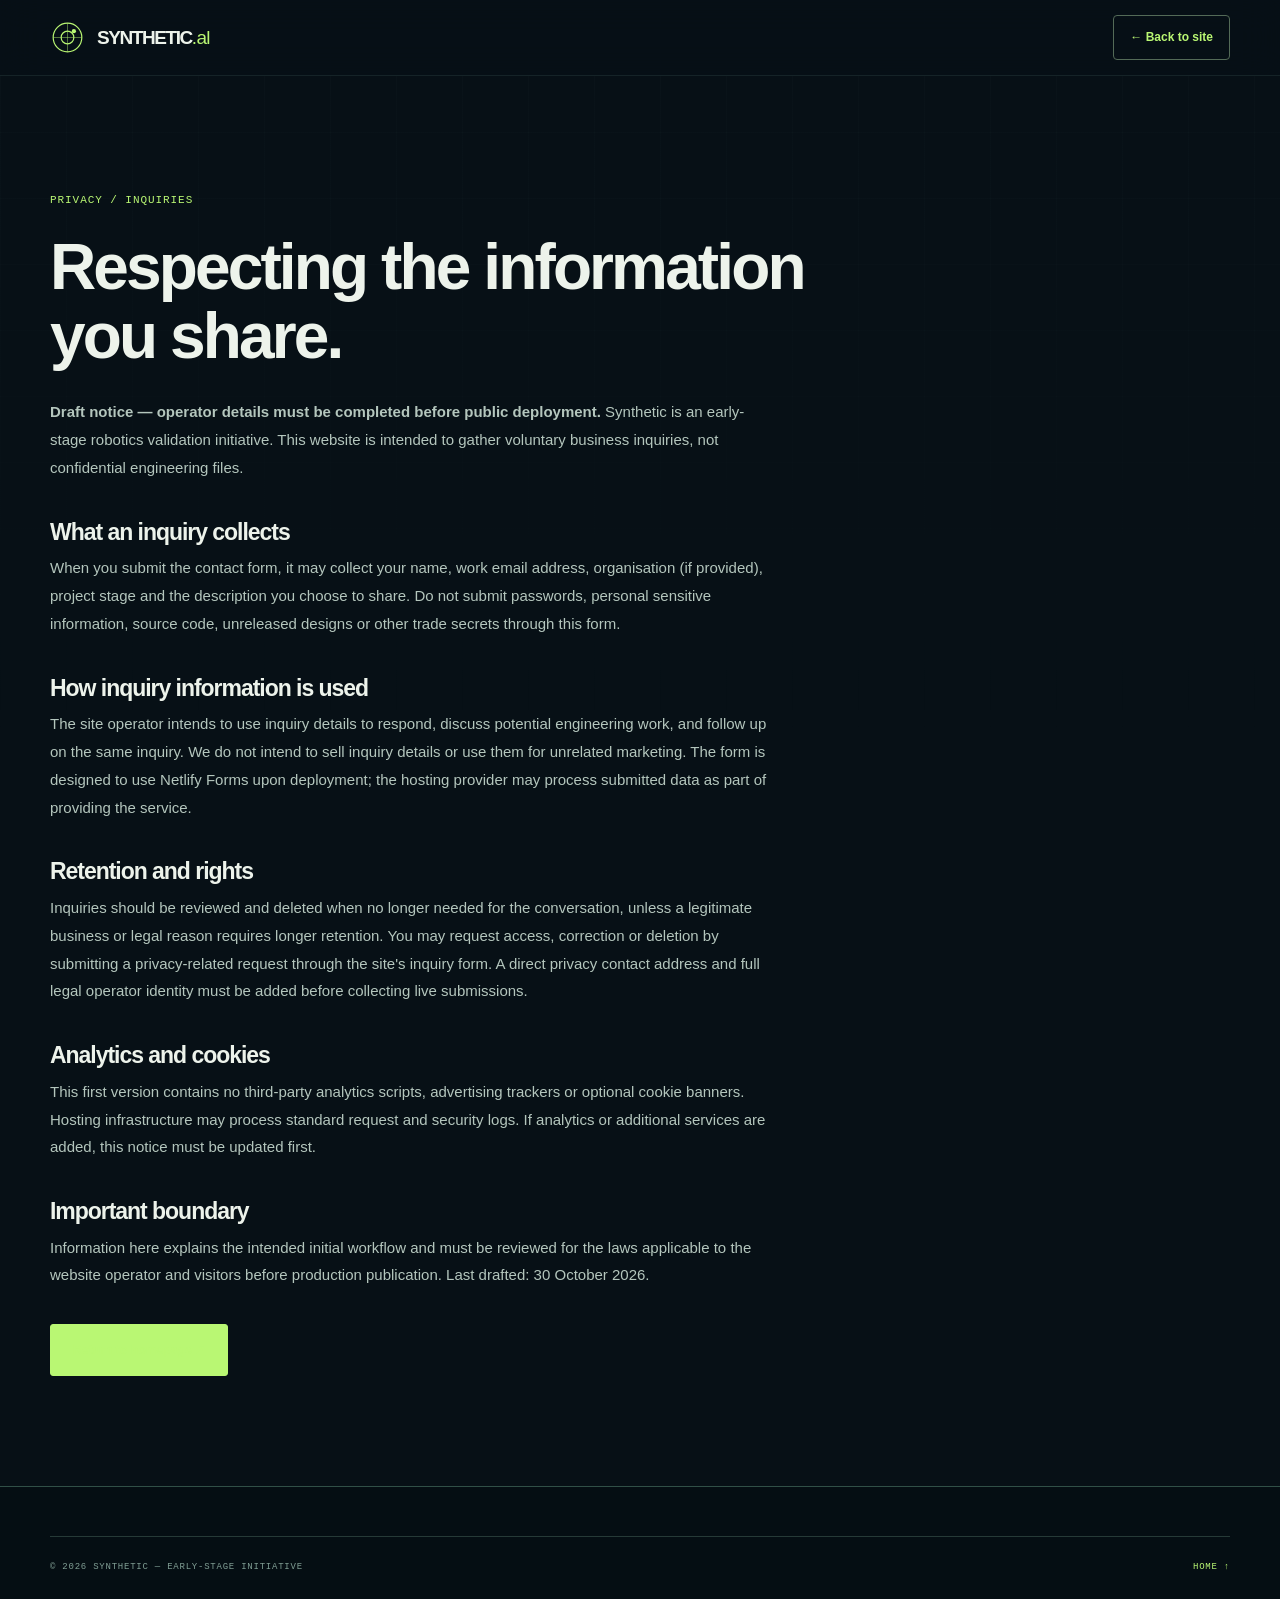
==== privacy.html @ 1a92da13 "Import supplied Synthetic landing page unchanged" ====
<!doctype html><html lang="en"><head><meta charset="utf-8"><meta name="viewport" content="width=device-width, initial-scale=1"><meta name="color-scheme" content="dark"><meta name="theme-color" content="#071016"><meta name="description" content="Privacy notice for Synthetic's early-stage robotics validation website."><title>Privacy — Synthetic</title><link rel="icon" href="assets/favicon.svg" type="image/svg+xml"><link rel="stylesheet" href="styles.css"></head><body><header class="site-header"><div class="container nav-shell"><a class="brand" href="index.html" aria-label="Synthetic home"><svg class="brand-symbol" viewBox="0 0 44 44" aria-hidden="true"><circle cx="22" cy="22" r="18" fill="none" stroke="currentColor" stroke-width="1.5"/><circle cx="22" cy="22" r="8" fill="none" stroke="currentColor" stroke-width="1.5"/><path d="M4 22h36M22 4v36" fill="none" stroke="currentColor" opacity=".55"/><circle cx="30" cy="14" r="2.7" fill="currentColor"/></svg><span>SYNTHETIC<span class="brand-dot">.al</span></span></a><a href="index.html" class="nav-cta" style="margin-left:auto">← Back to site</a></div></header><main class="simple-main"><div class="container"><span class="section-number">PRIVACY / INQUIRIES</span><h1>Respecting the information you share.</h1><div class="simple-body"><p><strong>Draft notice — operator details must be completed before public deployment.</strong> Synthetic is an early-stage robotics validation initiative. This website is intended to gather voluntary business inquiries, not confidential engineering files.</p><h2>What an inquiry collects</h2><p>When you submit the contact form, it may collect your name, work email address, organisation (if provided), project stage and the description you choose to share. Do not submit passwords, personal sensitive information, source code, unreleased designs or other trade secrets through this form.</p><h2>How inquiry information is used</h2><p>The site operator intends to use inquiry details to respond, discuss potential engineering work, and follow up on the same inquiry. We do not intend to sell inquiry details or use them for unrelated marketing. The form is designed to use Netlify Forms upon deployment; the hosting provider may process submitted data as part of providing the service.</p><h2>Retention and rights</h2><p>Inquiries should be reviewed and deleted when no longer needed for the conversation, unless a legitimate business or legal reason requires longer retention. You may request access, correction or deletion by submitting a privacy-related request through the site's inquiry form. A direct privacy contact address and full legal operator identity must be added before collecting live submissions.</p><h2>Analytics and cookies</h2><p>This first version contains no third-party analytics scripts, advertising trackers or optional cookie banners. Hosting infrastructure may process standard request and security logs. If analytics or additional services are added, this notice must be updated first.</p><h2>Important boundary</h2><p>Information here explains the intended initial workflow and must be reviewed for the laws applicable to the website operator and visitors before production publication. Last drafted: 30 October 2026.</p><a class="button button-primary" href="index.html">Return to homepage ↗</a></div></div></main><footer class="site-footer"><div class="container footer-bottom"><span>© 2026 SYNTHETIC — EARLY-STAGE INITIATIVE</span><a href="index.html">HOME ↑</a></div></footer></body></html>
---- styles.css ----
:root{--bg:#071016;--bg2:#0c171d;--panel:#101f25;--panel-light:#16292d;--line:#274044;--line-soft:#1e3338;--ink:#edf3eb;--text:#b3c2bf;--muted:#78918e;--accent:#b9f773;--accent-ink:#102016;--warm:#e7a77e;--header:76px;--max:1260px}
*,*::before,*::after{box-sizing:border-box}html{scroll-behavior:smooth;scroll-padding-top:88px}body{margin:0;background:var(--bg);color:var(--ink);font-family:Inter,"Segoe UI",Arial,Helvetica,sans-serif;-webkit-font-smoothing:antialiased;line-height:1.55;overflow-x:hidden}body::before{content:"";position:fixed;inset:0;pointer-events:none;z-index:-1;background-image:linear-gradient(rgba(140,171,163,.028) 1px,transparent 1px),linear-gradient(90deg,rgba(140,171,163,.028) 1px,transparent 1px);background-size:66px 66px;mask-image:linear-gradient(to bottom,#000 0%,transparent 85%)}a{color:inherit;text-decoration:none}button,input,select,textarea{font:inherit}button{cursor:pointer}h1,h2,h3,h4,p{margin-top:0}h1,h2,h3{letter-spacing:-.045em}h1,h2{line-height:1.075}h1{font-size:clamp(4rem,5.8vw,6.55rem);font-weight:580}h2{font-size:clamp(2.65rem,4.7vw,5rem);font-weight:560}h3{font-weight:570}h1 em,h2 em{font-style:normal;color:var(--accent)}p{color:var(--text)}::selection{background:var(--accent);color:var(--bg)}:focus-visible{outline:2px solid var(--accent);outline-offset:4px}.container{width:min(calc(100% - 100px),var(--max));margin-inline:auto}.section{padding:110px 0;position:relative}.section-number,.eyebrow,.mono,.tag,.meta-label,.risk-signal,.process-tag,.outcomes-row,.step-era,.footer-bottom,.capabilities span,.reading-grid a>span:first-child,.form-heading>span,.visual-topline,.visual-bottom,.visual-caption,.visual-side,.visual-disclaimer,.hero-footnote,.hero-ticker,.tabs-footnote,.tab-index,.explorer-caption,.display-head,.display-visual .visual-micro,.evidence-label,.honesty-note>span{font-family:"SFMono-Regular",Consolas,"Liberation Mono",monospace;letter-spacing:.085em;font-size:11px;font-weight:500}.section-number{color:var(--accent)}.ambient{position:absolute;pointer-events:none;z-index:-1;filter:blur(20px)}.ambient-a{height:900px;width:900px;top:-300px;right:-430px;background:radial-gradient(circle,rgba(71,143,129,.105),transparent 67%)}.ambient-b{height:800px;width:800px;top:900px;left:-580px;background:radial-gradient(circle,rgba(60,119,96,.09),transparent 70%)}
/* NAV */
.skip-link{position:absolute;z-index:1000;top:-50px;left:15px;background:var(--accent);padding:10px;color:var(--bg)}.skip-link:focus{top:10px}.site-header{height:var(--header);position:sticky;top:0;z-index:100;background:rgba(7,16,22,.91);border-bottom:1px solid rgba(116,157,148,.14);backdrop-filter:blur(20px)}.nav-shell{height:100%;display:flex;align-items:center;gap:34px}.brand{display:flex;align-items:center;gap:12px;font-weight:820;font-size:19px;letter-spacing:-.075em;white-space:nowrap}.brand-symbol{color:var(--accent);height:35px;width:35px}.brand-dot{color:var(--accent);letter-spacing:-.04em;font-weight:500}.desktop-nav{margin-left:auto;display:flex;gap:31px;align-items:center}.desktop-nav a,.nav-cta{font-size:12px;font-weight:600;color:#c2ceca;transition:color .2s}.desktop-nav a:hover,.nav-cta:hover{color:var(--accent)}.nav-cta{border:1px solid #536a57;border-radius:4px;padding:12px 16px;color:var(--accent);white-space:nowrap}.nav-cta span{margin-left:18px}.menu-toggle{display:none;background:none;border:0;padding:8px}.menu-toggle span{display:block;width:23px;height:2px;background:var(--ink);margin:5px 0}.mobile-nav{display:none}
/* BUTTONS */
.button{display:inline-flex;gap:24px;justify-content:center;align-items:center;min-height:52px;padding:15px 22px;border-radius:3px;font-size:12px;font-weight:740;letter-spacing:.01em;transition:transform .2s,background .2s,border-color .2s}.button:hover{transform:translateY(-2px)}.button-primary{border:1px solid var(--accent);background:var(--accent);color:#122117}.button-primary:hover{background:#d2ff9e}.button-subtle{border:1px solid #3b5554;background:transparent;color:var(--ink)}.button-subtle:hover{border-color:var(--accent)}
/* HERO */
.hero{padding-top:80px;padding-bottom:28px}.hero-grid{display:grid;grid-template-columns:1.05fr .95fr;gap:50px;align-items:center;min-height:625px}.hero-copy{padding:12px 0 24px}.eyebrow{color:var(--accent);display:flex;align-items:center;gap:12px;white-space:nowrap}.pulse-dot,.green-dot{background:var(--accent);height:6px;width:6px;display:inline-block;border-radius:100%;box-shadow:0 0 13px #b9f77365}.pulse-dot{animation:pulse 2.7s ease-in-out infinite}@keyframes pulse{50%{opacity:.4;transform:scale(.7)}}.eyebrow-line{height:1px;background:#416058;flex:1;max-width:30px}.hero h1{margin:27px 0 23px;max-width:680px}.hero-lead{color:var(--ink);font-size:clamp(18px,1.6vw,22px);font-weight:420;line-height:1.5;letter-spacing:-.025em;max-width:590px;margin-bottom:13px}.hero-detail{font-size:15px;line-height:1.8;max-width:530px;color:#9db1ad;margin-bottom:30px}.hero-actions{display:flex;gap:12px;align-items:center;flex-wrap:wrap}.hero-footnote{display:flex;gap:11px;flex-wrap:wrap;align-items:center;font-size:10px;color:#839c97;margin-top:33px;letter-spacing:.015em}.mini-icon{font-size:18px;line-height:1;color:var(--accent)}.divide-dot{width:2px;height:2px;background:#5f7971;border-radius:100%}.hero-visual{position:relative;border:1px solid #31524c;border-radius:8px;background:linear-gradient(135deg,#13262a,#0b181f 62%,#10232a);box-shadow:0 40px 90px rgba(0,0,0,.23),0 0 65px rgba(127,181,127,.035);overflow:hidden;min-width:0}.visual-topline{display:flex;justify-content:space-between;align-items:center;padding:17px 22px;color:#91b5a8;font-size:10px;border-bottom:1px solid #29413e}.visual-topline>span:first-child{display:flex;align-items:center;gap:8px}.visual-screen{height:445px;position:relative;overflow:hidden;background:radial-gradient(ellipse at 70% 35%,#163e3d72,transparent 50%)}.plot-grid{position:absolute;inset:0;background-image:linear-gradient(#365b541e 1px,transparent 1px),linear-gradient(90deg,#365b541e 1px,transparent 1px);background-size:29px 29px;mask-image:linear-gradient(to bottom,transparent,#000 18%,#000 88%,transparent)}.arm-graphic{width:100%;height:100%;display:block;position:relative;animation:diagram-arrive 1.1s ease-out backwards}.scan-ping{transform-origin:460px 242px;animation:ping 3.3s infinite}.trajectory{animation:trace 5s ease-in-out infinite}@keyframes diagram-arrive{from{opacity:0;transform:translateY(12px)}}@keyframes ping{50%{transform:scale(2);opacity:0}}@keyframes trace{50%{opacity:.48}}.visual-caption{position:absolute;left:20px;bottom:19px;color:var(--accent);font-size:10px}.visual-side{position:absolute;right:13px;top:42px;writing-mode:vertical-rl;font-size:9px;color:#74918a}.visual-bottom{display:grid;grid-template-columns:1fr 1fr;border-top:1px solid #29413e}.visual-bottom>div{padding:20px 22px}.visual-bottom>div+div{border-left:1px solid #29413e}.visual-bottom strong{font-family:Inter,"Segoe UI",Arial,sans-serif;font-size:12px;display:block;font-weight:550;letter-spacing:0;color:#e0eae1;margin-top:6px}.meta-label{color:#72978c;font-size:9px}.visual-disclaimer{color:#73948a;font-size:9px;line-height:1.5;margin:0;padding:11px 22px;border-top:1px solid #29413e}.hero-ticker{margin-top:80px;display:flex;justify-content:space-between;align-items:center;gap:20px;padding:23px 0;color:#72908a;border-top:1px solid var(--line);border-bottom:1px solid var(--line);font-size:10px}.hero-ticker span:nth-child(even){color:var(--accent);font-size:17px}
/* SECTIONS SHARED */
.section-intro{display:grid;grid-template-columns:245px 1fr;gap:35px;align-items:start;margin-bottom:50px}.section-intro h2{max-width:840px;margin:-8px 0 18px}.section-intro p{max-width:620px;font-size:16px;line-height:1.75;margin-bottom:0}.challenge-section{padding-top:116px}.risk-grid{display:grid;grid-template-columns:repeat(4,1fr);border:1px solid var(--line);background:rgba(15,28,34,.55)}.risk-card{padding:30px 23px 29px;min-height:276px;display:flex;flex-direction:column;transition:background .2s}.risk-card:hover{background:#12282b}.risk-card+.risk-card{border-left:1px solid var(--line)}.risk-icon{font-family:Consolas,monospace;color:var(--accent);display:flex;justify-content:space-between;font-size:12px;border-bottom:1px solid #304b49;padding-bottom:22px}.risk-icon>span{font-size:23px;line-height:.8;font-weight:300}.risk-card h3{font-size:23px;line-height:1.2;margin:25px 0 11px}.risk-card p{font-size:13px;line-height:1.7;flex:1;margin-bottom:24px}.risk-signal{font-size:9px;color:#a3c4ac}.insight-line{margin-top:27px;padding:18px 0;display:flex;gap:18px;align-items:center;border-bottom:1px solid var(--line)}.insight-icon{font-size:29px;color:var(--accent)}.insight-line p{font-size:14px;margin:0;color:#adbfba}.insight-line strong{color:#e5f0e5;font-weight:600}
/* EXPLORER */
.explorer-section{padding-top:118px;background:linear-gradient(180deg,rgba(19,45,45,.35),rgba(6,16,22,.1))}.section-kicker{display:flex;align-items:center;justify-content:space-between}.tag{border:1px solid #33594c;color:#a8cd9d;border-radius:40px;padding:6px 10px;font-size:9px}.explorer-head{display:flex;justify-content:space-between;gap:40px;align-items:end;margin:20px 0 40px}.explorer-head h2{margin:0}.explorer-head p{max-width:340px;font-size:14px;line-height:1.7;margin-bottom:2px}.explorer-panel{display:grid;grid-template-columns:312px 1fr;border:1px solid #38534e;min-height:600px;background:#0c1a20;border-radius:6px;overflow:hidden}.scenario-tabs{padding:24px 0;display:flex;flex-direction:column;border-right:1px solid var(--line);background:#101f24}.scenario-tabs>button{width:100%;border:0;border-left:3px solid transparent;background:transparent;text-align:left;color:#b0c4bc;padding:23px 19px;font-size:14px;font-weight:640;display:flex;align-items:center;gap:9px;transition:background .2s,color .2s}.scenario-tabs>button span:last-child{margin-left:auto;opacity:.5}.scenario-tabs>button[aria-selected="true"]{background:#20362f;color:var(--accent);border-left-color:var(--accent)}.scenario-tabs>button:hover{background:#1c322e}.tab-index{color:#77968d;font-size:11px}.tabs-footnote{font-size:10px;color:#75948a;margin:auto 23px 12px;border-top:1px solid #314d47;padding-top:23px;line-height:2.0}.scenario-display{padding:28px 30px 30px;display:flex;flex-direction:column;min-width:0}.display-head{display:flex;justify-content:space-between;color:#7c9992}.green{color:var(--accent)}.display-visual{position:relative;margin:18px 0 26px;background:linear-gradient(100deg,#0f272a,#09181e);border:1px solid #2a4946;border-radius:2px;height:204px;overflow:hidden}.display-visual svg{height:100%;width:100%;display:block}.display-visual .visual-micro{position:absolute;right:18px;top:13px;font-size:9px;color:#b0c4b9}.visual-micro span{color:var(--accent);margin-left:9px}.display-title-row{display:flex;gap:20px;justify-content:space-between;align-items:center}.display-title-row h3{font-size:26px;line-height:1.28;margin:6px 0 19px;max-width:570px}.display-symbol{height:53px;width:53px;display:grid;place-items:center;color:var(--accent);font-size:24px;border:1px solid #3c5b51;border-radius:100%}.display-columns{display:grid;grid-template-columns:1fr 1fr;gap:30px}.display-columns h4{color:#e0eadf;font-size:12px;letter-spacing:0;margin:0 0 6px}.display-columns p{font-size:13px;line-height:1.6;margin:0}.evidence-bar{border-top:1px solid #335149;padding-top:18px;margin-top:auto;display:flex;gap:22px;align-items:baseline}.evidence-label{color:var(--accent);font-size:9px;white-space:nowrap}.evidence-bar>span:last-child{color:#b0c6bc;font-size:12px}.explorer-caption{font-size:11px;color:#839e97;margin:15px 0 0}
/* APPROACH */
.process-list{border-top:1px solid var(--line)}.process-list article{display:grid;grid-template-columns:110px 1fr 130px;align-items:start;gap:25px;padding:31px 10px 28px;border-bottom:1px solid var(--line)}.process-num{font-family:Consolas,monospace;font-size:14px;color:var(--accent)}.process-list h3{font-size:24px;margin:0 0 7px}.process-list p{font-size:14px;max-width:720px;line-height:1.65;margin:0}.process-tag{text-align:right;color:#90a7a0;font-size:10px;padding-top:5px}.outcomes-row{display:flex;justify-content:space-between;gap:20px;flex-wrap:wrap;align-items:center;padding:25px 0;font-size:10px;color:#9cbcb1}.outcomes-row>span{color:var(--accent)}
/* FUTURE */
.future-section{background:#b9f773;color:#102218;overflow:hidden}.future-section .section-number{color:#395b30}.future-grid{display:grid;grid-template-columns:1fr 1fr;gap:115px}.future-section h2{font-size:clamp(2.55rem,4.4vw,4.8rem);margin:29px 0 22px}.future-section h2 em{color:#648d44}.future-section p{color:#334933;font-size:15px;line-height:1.75}.text-link{display:inline-flex;gap:45px;font-size:13px;font-weight:760;border-bottom:1px solid #4c733c;padding-bottom:10px;margin-top:16px}.future-steps{border-left:1px solid #7fb657;padding-left:32px;display:flex;flex-direction:column;justify-content:space-between}.future-steps>div{position:relative;padding:4px 0 34px}.future-steps>div:last-child{padding-bottom:0}.future-steps>div::before{content:"";position:absolute;left:-38px;top:8px;width:11px;height:11px;border:2px solid #436d34;border-radius:100%;background:#b9f773}.step-era{color:#486b3e}.future-steps h3{font-size:23px;margin:8px 0 5px}.future-steps p{margin:0;max-width:390px}
/* ABOUT */
.about-grid{display:grid;grid-template-columns:.85fr 1.15fr;gap:100px}.about-grid h2{margin-top:23px}.about-body{padding-top:6px}.about-body>p{font-size:17px;line-height:1.8;color:#c2d0cb}.capabilities{display:flex;flex-wrap:wrap;gap:8px;margin:27px 0 38px}.capabilities span{padding:9px 10px;border:1px solid #345149;color:#b7dbc1;font-size:10px}.honesty-note{border-left:2px solid var(--accent);background:#102128;padding:22px 24px}.honesty-note>span{color:var(--accent)}.honesty-note p{font-size:13px;line-height:1.75;margin:8px 0 0;color:#b9cac3}
/* READING */
.reading-section{border-top:1px solid var(--line);padding-top:76px;background:#0a171c}.reading-head{display:flex;justify-content:space-between;align-items:end;gap:50px;margin:18px 0 32px}.reading-head h2{font-size:clamp(2rem,3vw,3.5rem);max-width:700px;margin:0}.reading-head p{max-width:295px;font-size:13px;margin:0}.reading-grid{display:grid;grid-template-columns:repeat(3,1fr);gap:15px}.reading-grid a{border:1px solid #2d4848;padding:25px 24px;display:flex;gap:17px;flex-direction:column;min-height:197px;transition:background .2s,border-color .2s}.reading-grid a:hover{background:#142a2b;border-color:#91c76f}.reading-grid a>span:first-child{font-size:9px;color:var(--accent)}.reading-grid a strong{font-size:16px;line-height:1.45;font-weight:560;letter-spacing:-.025em;max-width:290px}.reading-arrow{margin-top:auto;color:var(--accent);font-size:20px;align-self:end}
/* CONTACT */
.contact-section{padding:124px 0;background:radial-gradient(ellipse at 0% 40%,#1b372948,transparent 45%)}.contact-grid{display:grid;grid-template-columns:.92fr 1.08fr;gap:95px}.contact-copy h2{margin:22px 0}.contact-copy>p{font-size:16px;max-width:470px;line-height:1.85}.contact-qualifiers{display:flex;flex-direction:column;gap:14px;margin-top:42px}.contact-qualifiers>span{font-size:12px;color:#b9cdc0;display:flex;gap:12px;align-items:center}.contact-form-wrap{border:1px solid #34564a;background:#122329;padding:30px 32px 32px;border-radius:6px}.form-heading{display:flex;align-items:center;justify-content:space-between;gap:10px;border-bottom:1px solid #37514a;padding-bottom:24px;margin-bottom:22px}.form-heading h3{font-size:22px;margin:0}.form-heading>span{font-size:9px;color:#8cb6a5}.contact-form-wrap form{display:grid;gap:17px}.contact-form-wrap label{font-size:11px;font-weight:660;color:#c7d8ce;display:flex;flex-direction:column;gap:8px}.contact-form-wrap label>span{color:var(--accent)}.contact-form-wrap input:not([type="checkbox"]),.contact-form-wrap textarea,.contact-form-wrap select{width:100%;padding:13px 12px;border:1px solid #38564d;border-radius:3px;background:#0d1b20;color:#eaf2e9;font-size:13px;outline:none;min-width:0}.contact-form-wrap input:focus,.contact-form-wrap textarea:focus,.contact-form-wrap select:focus{border-color:var(--accent)}.contact-form-wrap ::placeholder{color:#75958d;opacity:1}.form-row{display:grid;grid-template-columns:1fr 1fr;gap:14px}.contact-form-wrap textarea{resize:vertical;min-height:100px}.contact-form-wrap select{appearance:auto}.contact-form-wrap .consent{flex-direction:row;align-items:start;gap:11px;font-weight:400;line-height:1.6;color:#a9c0b6;font-size:11px}.consent input{accent-color:var(--accent);margin:3px 0 0;flex:0 0 auto}.contact-form-wrap .consent span{color:#a9c0b6}.consent a{color:var(--accent);text-decoration:underline;text-underline-offset:3px}.form-submit{width:100%;margin-top:4px}.form-submit:disabled{opacity:.65;cursor:wait;transform:none}.form-note{font-size:10px;color:#8ba89b;margin:-5px 0 0;line-height:1.6}.form-note[data-kind="error"]{color:#ffbdab}.form-note[data-kind="success"]{color:var(--accent)}.trap{position:absolute!important;left:-9999px;opacity:0;pointer-events:none}
/* FOOTER */
.site-footer{border-top:1px solid #315047;background:#050e13;padding-top:49px}.footer-top{display:flex;justify-content:space-between;gap:40px;align-items:start;padding-bottom:70px}.footer-brand{font-size:33px;letter-spacing:-.08em;font-weight:800}.footer-brand span{color:var(--accent);font-weight:400}.footer-top p{font-size:12px;line-height:1.7;margin:13px 0}.footer-links{display:grid;grid-template-columns:repeat(2,auto);gap:16px 54px}.footer-links a{font-size:12px;color:#bbc8c4}.footer-links a:hover{color:var(--accent)}.footer-bottom{border-top:1px solid #263a37;display:flex;justify-content:space-between;gap:20px;flex-wrap:wrap;align-items:center;padding:24px 0;color:#809e94;font-size:9px}.footer-bottom a{color:var(--accent)}
/* PRIVACY & THANK YOU */
.simple-main{min-height:65vh;padding:110px 0}.simple-main h1{font-size:clamp(2.8rem,5vw,5rem);max-width:760px;margin:22px 0 28px}.simple-main .simple-body{max-width:720px}.simple-body h2{font-size:23px;margin:38px 0 10px}.simple-body p,.simple-body li{font-size:15px;line-height:1.85;color:#b4c6bd}.simple-body a{color:var(--accent);text-decoration:underline}.simple-body ul{padding-left:20px}.simple-main .button{margin-top:20px}
@media(max-width:1180px){.container{width:min(calc(100% - 64px),var(--max))}.desktop-nav{gap:18px}.nav-shell{gap:22px}.hero-grid{gap:26px}.hero h1{font-size:clamp(3.4rem,5.4vw,5rem)}.visual-screen{height:375px}.risk-card{padding:25px 18px}.risk-card h3{font-size:21px}.contact-grid{gap:55px}.future-grid{gap:60px}}
@media(max-width:920px){.desktop-nav,.nav-cta{display:none}.menu-toggle{display:block;margin-left:auto}.mobile-nav:not([hidden]){display:flex;flex-direction:column;gap:0;background:#0d1e23;border-bottom:1px solid var(--line);padding:12px 32px 19px}.mobile-nav a{padding:12px 0;color:#d3ded8;font-size:14px}.mobile-nav a:hover{color:var(--accent)}.hero-grid{grid-template-columns:1fr}.hero{padding-top:70px}.hero h1{max-width:800px;font-size:clamp(3.8rem,8.4vw,6.8rem)}.hero-visual{max-width:750px}.hero-ticker{margin-top:50px;flex-wrap:wrap;justify-content:start;gap:16px 27px}.section-intro{grid-template-columns:150px 1fr}.risk-grid{grid-template-columns:repeat(2,1fr)}.risk-card:nth-child(3){border-left:0;border-top:1px solid var(--line)}.risk-card:nth-child(4){border-top:1px solid var(--line)}.explorer-panel{grid-template-columns:250px 1fr}.scenario-tabs>button{font-size:12px;padding:19px 12px}.scenario-display{padding:25px 22px}.future-grid,.contact-grid,.about-grid{gap:35px}.contact-form-wrap{padding:24px}.reading-head{align-items:start;flex-direction:column;gap:13px}}
@media(max-width:650px){:root{--header:67px}.container{width:calc(100% - 34px)}.section{padding:76px 0}.nav-shell{height:var(--header)}.brand{font-size:17px}.brand-symbol{width:30px;height:30px}.hero{padding-top:53px;padding-bottom:22px}.hero h1{font-size:clamp(3.25rem,13vw,5rem);margin:24px 0 19px;letter-spacing:-.058em}.eyebrow{font-size:8px;gap:8px}.eyebrow-line{max-width:10px}.hero-lead{font-size:18px}.hero-detail{font-size:14px}.hero-actions{align-items:stretch;flex-direction:column}.hero-actions .button{width:100%}.hero-footnote{line-height:1.6}.visual-screen{height:315px}.visual-bottom>div{padding:16px 13px}.visual-topline{padding:15px 13px;font-size:8px}.visual-bottom strong{font-size:11px}.visual-disclaimer{font-size:8px;padding:10px 13px}.hero-ticker{font-size:9px;margin-top:38px;padding:18px 0}.section-intro{display:block;margin-bottom:29px}.section-intro .section-number{display:block;margin-bottom:23px}.section-intro h2{font-size:clamp(2.55rem,10.5vw,4rem)}.section-intro p{font-size:14px}.risk-grid{grid-template-columns:1fr}.risk-card{min-height:0;padding:24px}.risk-card+.risk-card{border-left:0;border-top:1px solid var(--line)}.risk-card h3{margin-top:17px}.risk-card p{margin-bottom:18px}.insight-line{align-items:start}.insight-line p{font-size:13px}.explorer-head{flex-direction:column;align-items:start;gap:18px;margin-bottom:24px}.explorer-head h2{font-size:clamp(2.55rem,10vw,3.8rem)}.explorer-head p{max-width:500px}.explorer-panel{grid-template-columns:1fr}.scenario-tabs{display:grid;grid-template-columns:repeat(2,1fr);padding:0;border-right:0;border-bottom:1px solid var(--line)}.scenario-tabs>button{font-size:11px;padding:17px 11px;border-left:0;border-bottom:2px solid transparent;line-height:1.35}.scenario-tabs>button[aria-selected="true"]{border-left:0;border-bottom-color:var(--accent)}.scenario-tabs>button span:last-child{display:none}.tabs-footnote{display:none}.scenario-display{padding:19px 16px}.display-head{font-size:9px}.display-visual{height:160px;margin:16px 0 22px}.display-visual .visual-micro{font-size:8px;top:8px;right:8px}.display-title-row h3{font-size:23px}.display-symbol{display:none}.display-columns{grid-template-columns:1fr;gap:14px;margin-bottom:20px}.evidence-bar{display:block;padding-top:14px}.evidence-bar>span{display:block}.evidence-bar>span:last-child{margin-top:8px}.process-list article{grid-template-columns:34px 1fr;gap:12px;padding:25px 0}.process-list h3{font-size:21px}.process-tag{grid-column:2;text-align:left;margin-top:1px}.process-list p{font-size:13px}.outcomes-row{display:grid;gap:12px}.future-grid,.about-grid,.contact-grid{grid-template-columns:1fr;gap:30px}.future-section h2{font-size:clamp(2.5rem,10vw,4rem)}.future-steps{margin-top:14px}.about-grid h2{font-size:clamp(2.6rem,10.5vw,4rem);margin-bottom:0}.about-body>p{font-size:15px}.reading-grid{grid-template-columns:1fr}.reading-grid a{min-height:160px}.contact-copy h2{font-size:clamp(2.55rem,10vw,4rem)}.contact-section{padding-bottom:88px}.contact-qualifiers{margin-top:25px}.contact-form-wrap{padding:22px 18px}.form-heading h3{font-size:20px}.form-heading>span{display:none}.form-row{grid-template-columns:1fr}.footer-top{flex-direction:column;padding-bottom:40px}.footer-bottom{line-height:1.65;flex-direction:column;align-items:start;gap:8px}.simple-main{padding:75px 0}}
@media(prefers-reduced-motion:reduce){html{scroll-behavior:auto}*,*::before,*::after{animation-duration:.01ms!important;animation-iteration-count:1!important;transition-duration:.01ms!important}}
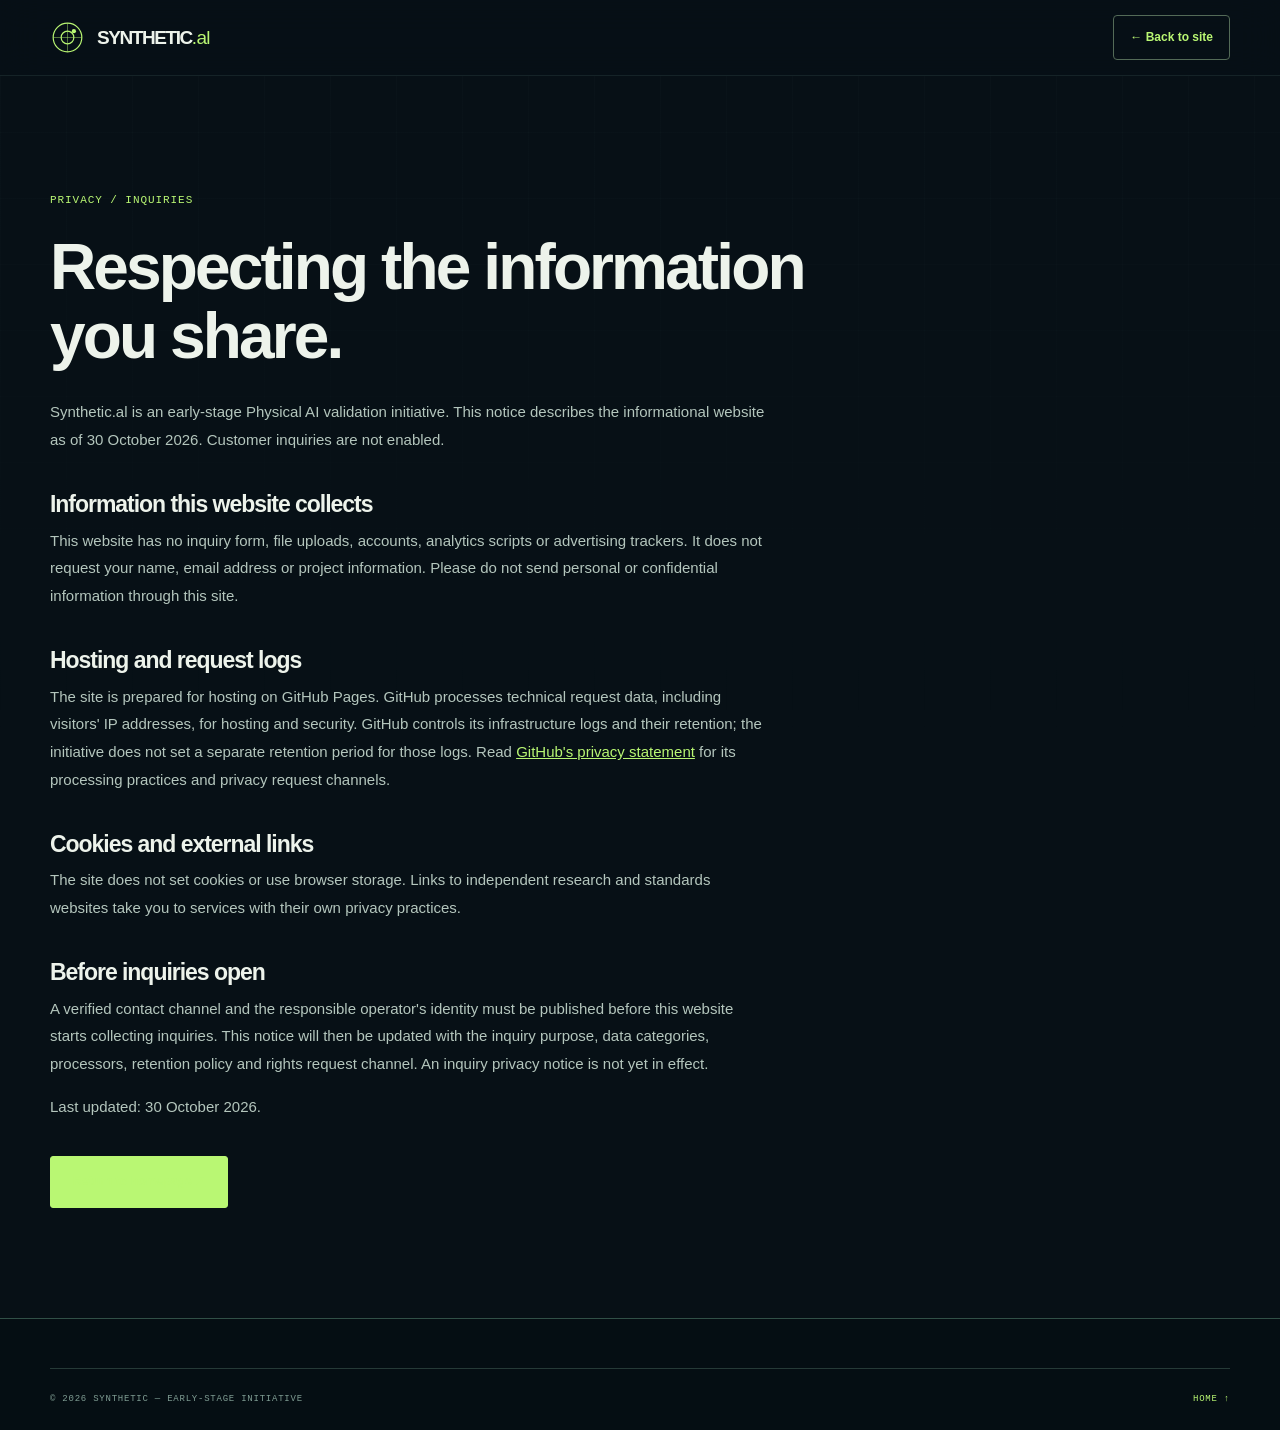
==== commit 7ea3a7f7: "Prepare truthful GitHub Pages launch with inquiries disabled" ====
--- a/privacy.html
+++ b/privacy.html
@@ -1 +1 @@
-<!doctype html><html lang="en"><head><meta charset="utf-8"><meta name="viewport" content="width=device-width, initial-scale=1"><meta name="color-scheme" content="dark"><meta name="theme-color" content="#071016"><meta name="description" content="Privacy notice for Synthetic's early-stage robotics validation website."><title>Privacy — Synthetic</title><link rel="icon" href="assets/favicon.svg" type="image/svg+xml"><link rel="stylesheet" href="styles.css"></head><body><header class="site-header"><div class="container nav-shell"><a class="brand" href="index.html" aria-label="Synthetic home"><svg class="brand-symbol" viewBox="0 0 44 44" aria-hidden="true"><circle cx="22" cy="22" r="18" fill="none" stroke="currentColor" stroke-width="1.5"/><circle cx="22" cy="22" r="8" fill="none" stroke="currentColor" stroke-width="1.5"/><path d="M4 22h36M22 4v36" fill="none" stroke="currentColor" opacity=".55"/><circle cx="30" cy="14" r="2.7" fill="currentColor"/></svg><span>SYNTHETIC<span class="brand-dot">.al</span></span></a><a href="index.html" class="nav-cta" style="margin-left:auto">← Back to site</a></div></header><main class="simple-main"><div class="container"><span class="section-number">PRIVACY / INQUIRIES</span><h1>Respecting the information you share.</h1><div class="simple-body"><p><strong>Draft notice — operator details must be completed before public deployment.</strong> Synthetic is an early-stage robotics validation initiative. This website is intended to gather voluntary business inquiries, not confidential engineering files.</p><h2>What an inquiry collects</h2><p>When you submit the contact form, it may collect your name, work email address, organisation (if provided), project stage and the description you choose to share. Do not submit passwords, personal sensitive information, source code, unreleased designs or other trade secrets through this form.</p><h2>How inquiry information is used</h2><p>The site operator intends to use inquiry details to respond, discuss potential engineering work, and follow up on the same inquiry. We do not intend to sell inquiry details or use them for unrelated marketing. The form is designed to use Netlify Forms upon deployment; the hosting provider may process submitted data as part of providing the service.</p><h2>Retention and rights</h2><p>Inquiries should be reviewed and deleted when no longer needed for the conversation, unless a legitimate business or legal reason requires longer retention. You may request access, correction or deletion by submitting a privacy-related request through the site's inquiry form. A direct privacy contact address and full legal operator identity must be added before collecting live submissions.</p><h2>Analytics and cookies</h2><p>This first version contains no third-party analytics scripts, advertising trackers or optional cookie banners. Hosting infrastructure may process standard request and security logs. If analytics or additional services are added, this notice must be updated first.</p><h2>Important boundary</h2><p>Information here explains the intended initial workflow and must be reviewed for the laws applicable to the website operator and visitors before production publication. Last drafted: 30 October 2026.</p><a class="button button-primary" href="index.html">Return to homepage ↗</a></div></div></main><footer class="site-footer"><div class="container footer-bottom"><span>© 2026 SYNTHETIC — EARLY-STAGE INITIATIVE</span><a href="index.html">HOME ↑</a></div></footer></body></html>
+<!doctype html><html lang="en"><head><meta charset="utf-8"><meta http-equiv="Content-Security-Policy" content="default-src 'self'; script-src 'self'; style-src 'self' 'unsafe-inline'; img-src 'self' data:; font-src 'self'; connect-src 'none'; form-action 'none'; object-src 'none'; base-uri 'self'"><meta name="viewport" content="width=device-width, initial-scale=1"><meta name="color-scheme" content="dark"><meta name="theme-color" content="#071016"><meta name="description" content="Privacy notice for Synthetic's early-stage robotics validation website."><title>Privacy — Synthetic</title><link rel="icon" href="assets/favicon.svg" type="image/svg+xml"><link rel="stylesheet" href="styles.css"></head><body><header class="site-header"><div class="container nav-shell"><a class="brand" href="index.html" aria-label="Synthetic home"><svg class="brand-symbol" viewBox="0 0 44 44" aria-hidden="true"><circle cx="22" cy="22" r="18" fill="none" stroke="currentColor" stroke-width="1.5"/><circle cx="22" cy="22" r="8" fill="none" stroke="currentColor" stroke-width="1.5"/><path d="M4 22h36M22 4v36" fill="none" stroke="currentColor" opacity=".55"/><circle cx="30" cy="14" r="2.7" fill="currentColor"/></svg><span>SYNTHETIC<span class="brand-dot">.al</span></span></a><a href="index.html" class="nav-cta page-back" style="margin-left:auto">← Back to site</a></div></header><main class="simple-main"><div class="container"><span class="section-number">PRIVACY / INQUIRIES</span><h1>Respecting the information you share.</h1><div class="simple-body"><p>Synthetic.al is an early-stage Physical AI validation initiative. This notice describes the informational website as of 30 October 2026. Customer inquiries are not enabled.</p><h2>Information this website collects</h2><p>This website has no inquiry form, file uploads, accounts, analytics scripts or advertising trackers. It does not request your name, email address or project information. Please do not send personal or confidential information through this site.</p><h2>Hosting and request logs</h2><p>The site is prepared for hosting on GitHub Pages. GitHub processes technical request data, including visitors' IP addresses, for hosting and security. GitHub controls its infrastructure logs and their retention; the initiative does not set a separate retention period for those logs. Read <a href="https://docs.github.com/en/site-policy/privacy-policies/github-general-privacy-statement" target="_blank" rel="noopener noreferrer">GitHub's privacy statement</a> for its processing practices and privacy request channels.</p><h2>Cookies and external links</h2><p>The site does not set cookies or use browser storage. Links to independent research and standards websites take you to services with their own privacy practices.</p><h2>Before inquiries open</h2><p>A verified contact channel and the responsible operator's identity must be published before this website starts collecting inquiries. This notice will then be updated with the inquiry purpose, data categories, processors, retention policy and rights request channel. An inquiry privacy notice is not yet in effect.</p><p>Last updated: 30 October 2026.</p><a class="button button-primary" href="index.html">Return to homepage ↗</a></div></div></main><footer class="site-footer"><div class="container footer-bottom"><span>© 2026 SYNTHETIC — EARLY-STAGE INITIATIVE</span><a href="index.html">HOME ↑</a></div></footer></body></html>
--- a/styles.css
+++ b/styles.css
@@ -28,3 +28,10 @@
 @media(max-width:920px){.desktop-nav,.nav-cta{display:none}.menu-toggle{display:block;margin-left:auto}.mobile-nav:not([hidden]){display:flex;flex-direction:column;gap:0;background:#0d1e23;border-bottom:1px solid var(--line);padding:12px 32px 19px}.mobile-nav a{padding:12px 0;color:#d3ded8;font-size:14px}.mobile-nav a:hover{color:var(--accent)}.hero-grid{grid-template-columns:1fr}.hero{padding-top:70px}.hero h1{max-width:800px;font-size:clamp(3.8rem,8.4vw,6.8rem)}.hero-visual{max-width:750px}.hero-ticker{margin-top:50px;flex-wrap:wrap;justify-content:start;gap:16px 27px}.section-intro{grid-template-columns:150px 1fr}.risk-grid{grid-template-columns:repeat(2,1fr)}.risk-card:nth-child(3){border-left:0;border-top:1px solid var(--line)}.risk-card:nth-child(4){border-top:1px solid var(--line)}.explorer-panel{grid-template-columns:250px 1fr}.scenario-tabs>button{font-size:12px;padding:19px 12px}.scenario-display{padding:25px 22px}.future-grid,.contact-grid,.about-grid{gap:35px}.contact-form-wrap{padding:24px}.reading-head{align-items:start;flex-direction:column;gap:13px}}
 @media(max-width:650px){:root{--header:67px}.container{width:calc(100% - 34px)}.section{padding:76px 0}.nav-shell{height:var(--header)}.brand{font-size:17px}.brand-symbol{width:30px;height:30px}.hero{padding-top:53px;padding-bottom:22px}.hero h1{font-size:clamp(3.25rem,13vw,5rem);margin:24px 0 19px;letter-spacing:-.058em}.eyebrow{font-size:8px;gap:8px}.eyebrow-line{max-width:10px}.hero-lead{font-size:18px}.hero-detail{font-size:14px}.hero-actions{align-items:stretch;flex-direction:column}.hero-actions .button{width:100%}.hero-footnote{line-height:1.6}.visual-screen{height:315px}.visual-bottom>div{padding:16px 13px}.visual-topline{padding:15px 13px;font-size:8px}.visual-bottom strong{font-size:11px}.visual-disclaimer{font-size:8px;padding:10px 13px}.hero-ticker{font-size:9px;margin-top:38px;padding:18px 0}.section-intro{display:block;margin-bottom:29px}.section-intro .section-number{display:block;margin-bottom:23px}.section-intro h2{font-size:clamp(2.55rem,10.5vw,4rem)}.section-intro p{font-size:14px}.risk-grid{grid-template-columns:1fr}.risk-card{min-height:0;padding:24px}.risk-card+.risk-card{border-left:0;border-top:1px solid var(--line)}.risk-card h3{margin-top:17px}.risk-card p{margin-bottom:18px}.insight-line{align-items:start}.insight-line p{font-size:13px}.explorer-head{flex-direction:column;align-items:start;gap:18px;margin-bottom:24px}.explorer-head h2{font-size:clamp(2.55rem,10vw,3.8rem)}.explorer-head p{max-width:500px}.explorer-panel{grid-template-columns:1fr}.scenario-tabs{display:grid;grid-template-columns:repeat(2,1fr);padding:0;border-right:0;border-bottom:1px solid var(--line)}.scenario-tabs>button{font-size:11px;padding:17px 11px;border-left:0;border-bottom:2px solid transparent;line-height:1.35}.scenario-tabs>button[aria-selected="true"]{border-left:0;border-bottom-color:var(--accent)}.scenario-tabs>button span:last-child{display:none}.tabs-footnote{display:none}.scenario-display{padding:19px 16px}.display-head{font-size:9px}.display-visual{height:160px;margin:16px 0 22px}.display-visual .visual-micro{font-size:8px;top:8px;right:8px}.display-title-row h3{font-size:23px}.display-symbol{display:none}.display-columns{grid-template-columns:1fr;gap:14px;margin-bottom:20px}.evidence-bar{display:block;padding-top:14px}.evidence-bar>span{display:block}.evidence-bar>span:last-child{margin-top:8px}.process-list article{grid-template-columns:34px 1fr;gap:12px;padding:25px 0}.process-list h3{font-size:21px}.process-tag{grid-column:2;text-align:left;margin-top:1px}.process-list p{font-size:13px}.outcomes-row{display:grid;gap:12px}.future-grid,.about-grid,.contact-grid{grid-template-columns:1fr;gap:30px}.future-section h2{font-size:clamp(2.5rem,10vw,4rem)}.future-steps{margin-top:14px}.about-grid h2{font-size:clamp(2.6rem,10.5vw,4rem);margin-bottom:0}.about-body>p{font-size:15px}.reading-grid{grid-template-columns:1fr}.reading-grid a{min-height:160px}.contact-copy h2{font-size:clamp(2.55rem,10vw,4rem)}.contact-section{padding-bottom:88px}.contact-qualifiers{margin-top:25px}.contact-form-wrap{padding:22px 18px}.form-heading h3{font-size:20px}.form-heading>span{display:none}.form-row{grid-template-columns:1fr}.footer-top{flex-direction:column;padding-bottom:40px}.footer-bottom{line-height:1.65;flex-direction:column;align-items:start;gap:8px}.simple-main{padding:75px 0}}
 @media(prefers-reduced-motion:reduce){html{scroll-behavior:auto}*,*::before,*::after{animation-duration:.01ms!important;animation-iteration-count:1!important;transition-duration:.01ms!important}}
+
+/* Bound decorative backgrounds to the viewport without clipping page content. */
+.ambient-a{right:0;width:min(470px,100%);background:radial-gradient(ellipse at right,rgba(71,143,129,.105),transparent 67%)}
+.trap[hidden]{display:none!important}
+@media(max-width:920px){.page-back{display:inline-flex;padding:10px;font-size:11px}}
+
+.inquiry-unavailable p{font-size:14px;line-height:1.75}.inquiry-unavailable h4{color:var(--accent)}
